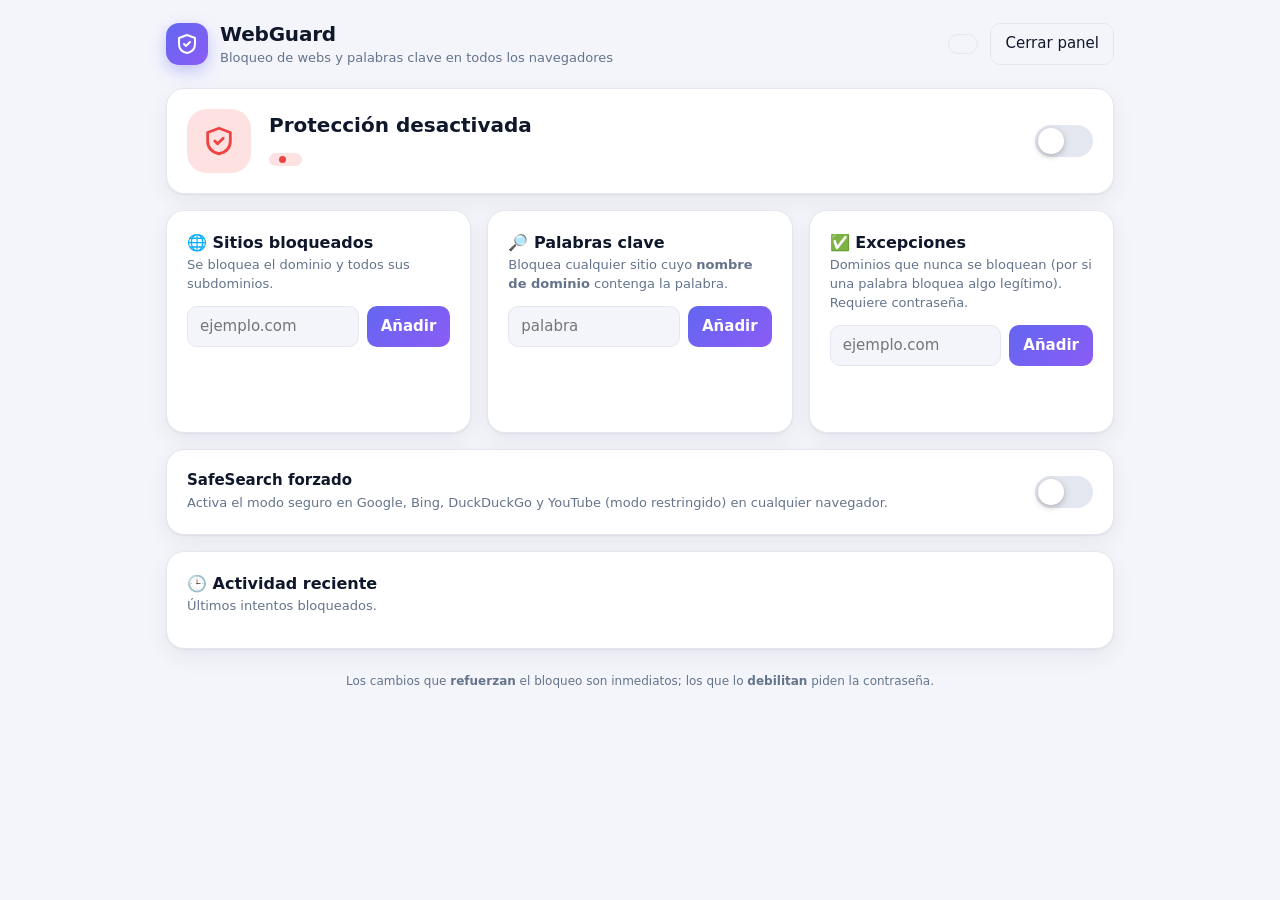
==== webguard/web/index.html @ 012e7024 "Add webguard: DNS-based site/keyword blocker for all browsers with web UI, SafeSearch and DoH harden" ====
<!doctype html>
<html lang="es">
<head>
<meta charset="utf-8">
<meta name="viewport" content="width=device-width,initial-scale=1">
<title>WebGuard</title>
<style>
:root{
  --bg:#f4f5fb;--card:#fff;--ink:#0f172a;--mute:#64748b;--line:#e5e7f0;--accent:#6366f1;--accent2:#8b5cf6;
  --ok:#10b981;--okbg:#d1fae5;--bad:#ef4444;--badbg:#fee2e2;--warn:#f59e0b;--warnbg:#fef3c7;--chip:#eef0ff;--shadow:0 1px 2px rgba(15,23,42,.06),0 8px 24px rgba(15,23,42,.06);
}
@media (prefers-color-scheme:dark){:root{
  --bg:#0b1020;--card:#141a2e;--ink:#e6e9f5;--mute:#8e98b5;--line:#232b45;--chip:#1d2545;--okbg:#0f3a2e;--badbg:#45161b;--warnbg:#3f3213;--shadow:0 1px 2px rgba(0,0,0,.4),0 8px 24px rgba(0,0,0,.3);}}
*{box-sizing:border-box}
body{margin:0;background:var(--bg);color:var(--ink);font:15px/1.45 system-ui,"Segoe UI",Roboto,sans-serif}
.wrap{max-width:980px;margin:0 auto;padding:20px 16px 48px}
header{display:flex;align-items:center;gap:12px;margin-bottom:20px}
.logo{width:42px;height:42px;border-radius:13px;background:linear-gradient(135deg,var(--accent),var(--accent2));display:grid;place-items:center;box-shadow:0 6px 16px rgba(99,102,241,.35)}
h1{font-size:20px;margin:0;letter-spacing:-.01em}
.sub{color:var(--mute);font-size:13px}
.sp{flex:1}
button{font:inherit;cursor:pointer;border:0;border-radius:10px;padding:9px 14px;color:var(--ink);background:var(--chip);transition:.15s}
button:hover{filter:brightness(.96)}button:active{transform:translateY(1px)}
button.primary{background:linear-gradient(135deg,var(--accent),var(--accent2));color:#fff;font-weight:600}
button.ghost{background:transparent;border:1px solid var(--line)}
.lockbtn{display:flex;gap:8px;align-items:center}
.card{background:var(--card);border:1px solid var(--line);border-radius:18px;padding:20px;box-shadow:var(--shadow)}
.hero{display:flex;align-items:center;gap:18px;flex-wrap:wrap;margin-bottom:16px}
.shield{width:64px;height:64px;border-radius:20px;display:grid;place-items:center;background:var(--badbg);color:var(--bad);transition:.25s}
.on .shield{background:var(--okbg);color:var(--ok)}
.hero h2{margin:0;font-size:20px}.hero p{margin:2px 0 0;color:var(--mute)}
.pill{display:inline-flex;align-items:center;gap:6px;padding:3px 10px;border-radius:99px;font-size:12px;font-weight:600;background:var(--badbg);color:var(--bad)}
.pill.ok{background:var(--okbg);color:var(--ok)}.pill.warn{background:var(--warnbg);color:var(--warn)}
.pill i{width:7px;height:7px;border-radius:50%;background:currentColor}
.switch{position:relative;width:58px;height:32px;flex:none}
.switch input{opacity:0;position:absolute;inset:0;width:100%;height:100%;margin:0;cursor:pointer;z-index:2}
.switch span{position:absolute;inset:0;border-radius:99px;background:var(--line);transition:.2s}
.switch span:after{content:"";position:absolute;top:3px;left:3px;width:26px;height:26px;border-radius:50%;background:#fff;box-shadow:0 2px 6px rgba(0,0,0,.25);transition:.2s}
.switch input:checked+span{background:linear-gradient(135deg,var(--accent),var(--accent2))}
.switch input:checked+span:after{transform:translateX(26px)}
.grid{display:grid;grid-template-columns:repeat(auto-fit,minmax(280px,1fr));gap:16px;margin-bottom:16px}
.card h3{margin:0 0 2px;font-size:16px;display:flex;align-items:center;gap:8px}
.card .hint{color:var(--mute);font-size:13px;margin:0 0 12px}
form{display:flex;gap:8px;margin-bottom:12px}
input[type=text],input[type=password]{flex:1;min-width:0;font:inherit;color:var(--ink);background:var(--bg);border:1px solid var(--line);border-radius:10px;padding:9px 12px;outline:none}
input:focus{border-color:var(--accent);box-shadow:0 0 0 3px rgba(99,102,241,.2)}
.chips{display:flex;flex-wrap:wrap;gap:8px;min-height:34px}
.chip{display:inline-flex;align-items:center;gap:6px;background:var(--chip);border-radius:99px;padding:5px 6px 5px 12px;font-size:13px}
.chip button{background:transparent;padding:2px 6px;border-radius:99px;color:var(--mute);line-height:1}
.chip button:hover{background:var(--badbg);color:var(--bad)}
.empty{color:var(--mute);font-size:13px;padding:4px 0}
.row{display:flex;align-items:center;gap:14px}
.row .t{flex:1}.row b{display:block}.row span{color:var(--mute);font-size:13px}
table{width:100%;border-collapse:collapse;font-size:13px}
td{padding:7px 4px;border-top:1px solid var(--line)}td.m{color:var(--mute);white-space:nowrap}
.scroll{max-height:240px;overflow:auto}
dialog{border:0;border-radius:20px;padding:24px;max-width:380px;width:calc(100% - 32px);background:var(--card);color:var(--ink);box-shadow:0 24px 64px rgba(0,0,0,.35)}
dialog::backdrop{background:rgba(8,12,28,.55);backdrop-filter:blur(4px)}
dialog h3{margin:0 0 6px;font-size:18px}dialog p{margin:0 0 14px;color:var(--mute);font-size:14px}
dialog form{flex-direction:column}.btns{display:flex;gap:8px;justify-content:flex-end;margin-top:6px}
.err{color:var(--bad);font-size:13px;min-height:18px;margin:-4px 0 4px}
#toast{position:fixed;left:50%;bottom:24px;transform:translateX(-50%) translateY(20px);background:var(--ink);color:var(--bg);padding:10px 16px;border-radius:12px;opacity:0;pointer-events:none;transition:.25s;max-width:90vw;z-index:10}
#toast.show{opacity:1;transform:translateX(-50%)}
footer{margin-top:24px;color:var(--mute);font-size:12px;text-align:center}
svg{display:block}
</style>
</head>
<body>
<div class="wrap" id="app">
  <header>
    <div class="logo"><svg width="24" height="24" viewBox="0 0 24 24" fill="none" stroke="#fff" stroke-width="2" stroke-linecap="round" stroke-linejoin="round"><path d="M12 3l8 3v6c0 5-3.5 8-8 9-4.5-1-8-4-8-9V6z"/><path d="M9 12l2 2 4-4"/></svg></div>
    <div><h1>WebGuard</h1><div class="sub">Bloqueo de webs y palabras clave en todos los navegadores</div></div>
    <div class="sp"></div>
    <button class="lockbtn ghost" id="lockbtn"></button>
    <button class="ghost" id="quit" title="Cierra este panel (la protección sigue activa)">Cerrar panel</button>
  </header>

  <section class="card hero" id="hero">
    <div class="shield"><svg width="34" height="34" viewBox="0 0 24 24" fill="none" stroke="currentColor" stroke-width="2" stroke-linecap="round" stroke-linejoin="round"><path d="M12 3l8 3v6c0 5-3.5 8-8 9-4.5-1-8-4-8-9V6z"/><path id="shieldmark" d="M9 12l2 2 4-4"/></svg></div>
    <div style="flex:1;min-width:200px">
      <h2 id="heroTitle">Protección desactivada</h2>
      <p id="heroText"></p>
      <div style="margin-top:8px"><span class="pill" id="statusPill"><i></i><span id="statusText"></span></span></div>
    </div>
    <label class="switch" title="Activar / desactivar protección"><input type="checkbox" id="protect"><span></span></label>
  </section>

  <div class="grid">
    <section class="card">
      <h3>🌐 Sitios bloqueados</h3>
      <p class="hint">Se bloquea el dominio y todos sus subdominios.</p>
      <form data-list="domains"><input type="text" placeholder="ejemplo.com" aria-label="Dominio a bloquear" autocomplete="off"><button class="primary">Añadir</button></form>
      <div class="chips" id="l-domains"></div>
    </section>
    <section class="card">
      <h3>🔎 Palabras clave</h3>
      <p class="hint">Bloquea cualquier sitio cuyo <b>nombre de dominio</b> contenga la palabra.</p>
      <form data-list="keywords"><input type="text" placeholder="palabra" aria-label="Palabra clave" autocomplete="off"><button class="primary">Añadir</button></form>
      <div class="chips" id="l-keywords"></div>
    </section>
    <section class="card">
      <h3>✅ Excepciones</h3>
      <p class="hint">Dominios que nunca se bloquean (por si una palabra bloquea algo legítimo). Requiere contraseña.</p>
      <form data-list="allow"><input type="text" placeholder="ejemplo.com" aria-label="Excepción" autocomplete="off"><button class="primary">Añadir</button></form>
      <div class="chips" id="l-allow"></div>
    </section>
  </div>

  <section class="card" style="margin-bottom:16px">
    <div class="row">
      <div class="t"><b>SafeSearch forzado</b><span>Activa el modo seguro en Google, Bing, DuckDuckGo y YouTube (modo restringido) en cualquier navegador.</span></div>
      <label class="switch"><input type="checkbox" id="safe"><span></span></label>
    </div>
  </section>

  <section class="card">
    <h3>🕒 Actividad reciente</h3>
    <p class="hint">Últimos intentos bloqueados.</p>
    <div class="scroll"><table id="recent"></table></div>
  </section>

  <footer>Los cambios que <b>refuerzan</b> el bloqueo son inmediatos; los que lo <b>debilitan</b> piden la contraseña.</footer>
</div>

<dialog id="dlgSetup">
  <h3>Crea tu contraseña</h3>
  <p>Hará falta para quitar sitios o palabras, añadir excepciones o desactivar la protección. Mínimo 8 caracteres.</p>
  <form id="fSetup"><input type="password" id="pw1" placeholder="Contraseña" autocomplete="new-password"><input type="password" id="pw2" placeholder="Repite la contraseña" autocomplete="new-password"><div class="err" id="e1"></div><div class="btns"><button class="primary">Guardar</button></div></form>
</dialog>
<dialog id="dlgUnlock">
  <h3>Contraseña de seguridad</h3>
  <p>Desbloquea los cambios durante 10 minutos.</p>
  <form id="fUnlock"><input type="password" id="pw3" placeholder="Contraseña" autocomplete="current-password"><div class="err" id="e2"></div><div class="btns"><button type="button" class="ghost" id="cancelU">Cancelar</button><button class="primary">Desbloquear</button></div></form>
</dialog>
<div id="toast" role="status"></div>

<script>
const $=s=>document.querySelector(s);
let S=null, token="", pending=null;
const lockSvg='<svg width="16" height="16" viewBox="0 0 24 24" fill="none" stroke="currentColor" stroke-width="2" stroke-linecap="round" stroke-linejoin="round"><rect x="4" y="11" width="16" height="10" rx="2"/><path d="M8 11V7a4 4 0 018 0v4"/></svg>';
const openSvg='<svg width="16" height="16" viewBox="0 0 24 24" fill="none" stroke="currentColor" stroke-width="2" stroke-linecap="round" stroke-linejoin="round"><rect x="4" y="11" width="16" height="10" rx="2"/><path d="M8 11V7a4 4 0 017.5-2"/></svg>';

function toast(m){const t=$("#toast");t.textContent=m;t.classList.add("show");clearTimeout(toast.t);toast.t=setTimeout(()=>t.classList.remove("show"),3200)}

async function api(path,body){
  const r=await fetch(path,{method:body===undefined?"GET":"POST",headers:{"X-WG":"1","X-Token":token,"Content-Type":"application/json"},body:body===undefined?undefined:JSON.stringify(body)});
  const j=await r.json().catch(()=>({}));
  if(!r.ok){const e=new Error(j.error||"Error");e.status=r.status;throw e}
  return j;
}

// Ejecuta una acción que puede pedir contraseña: si falla con 401, abre el diálogo y reintenta.
async function guarded(fn){
  try{return await fn()}catch(e){
    if(e.status!==401)throw e;
    pending=fn;$("#pw3").value="";$("#e2").textContent="";$("#dlgUnlock").showModal();$("#pw3").focus();
  }
}

function esc(s){return s.replace(/[&<>"]/g,c=>({"&":"&amp;","<":"&lt;",">":"&gt;",'"':"&quot;"}[c]))}

function chips(list,items,locked){
  const el=$("#l-"+list);
  el.innerHTML=items.length?items.map(v=>`<span class="chip">${esc(v)}<button title="Quitar" data-list="${list}" data-v="${esc(v)}">${list!=="allow"&&locked?"🔒":"✕"}</button></span>`).join(""):'<span class="empty">Nada por ahora</span>';
}

function render(){
  const s=S, active=s.enabled&&s.daemon;
  $("#hero").classList.toggle("on",active);
  $("#heroTitle").textContent=active?"Protección activa":"Protección desactivada";
  $("#heroText").textContent=active?"Todos los navegadores de este equipo pasan por el filtro.":"Actívala para empezar a bloquear.";
  const p=$("#statusPill");p.className="pill "+(active?"ok":s.enabled?"warn":"");
  $("#statusText").textContent=active?"Filtro en marcha":s.enabled?"Servicio no responde":"Inactivo";
  $("#protect").checked=s.enabled;$("#safe").checked=s.safesearch;
  const unl=s.unlocked;
  $("#lockbtn").innerHTML=(unl?openSvg+" Desbloqueado · bloquear":lockSvg+" Bloqueado");
  chips("domains",s.domains,!unl);chips("keywords",s.keywords,!unl);chips("allow",s.allow,false);
  $("#recent").innerHTML=s.recent.length?s.recent.map(r=>`<tr><td class="m">${new Date(r.time).toLocaleString()}</td><td>${esc(r.host)}</td><td class="m">${esc(r.reason)}</td></tr>`).join(""):'<tr><td class="empty">Sin bloqueos todavía</td></tr>';
}

async function refresh(){
  try{S=await api("/api/state");render();
    if(S.setup_needed&&!$("#dlgSetup").open)$("#dlgSetup").showModal();
  }catch(e){}
}

document.querySelectorAll("form[data-list]").forEach(f=>f.addEventListener("submit",async ev=>{
  ev.preventDefault();const inp=f.querySelector("input"),list=f.dataset.list,v=inp.value;if(!v.trim())return;
  const go=async()=>{const r=await api("/api/add",{list,value:v});inp.value="";toast("Añadido: "+r.added);refresh()};
  try{await (list==="allow"?guarded(go):go())}catch(e){toast(e.message)}
}));

document.addEventListener("click",async ev=>{
  const b=ev.target.closest(".chip button");if(!b)return;
  const go=async()=>{await api("/api/remove",{list:b.dataset.list,value:b.dataset.v});toast("Quitado");refresh()};
  try{await (b.dataset.list==="allow"?go():guarded(go))}catch(e){toast(e.message)}
});

$("#protect").addEventListener("change",async ev=>{
  const on=ev.target.checked;ev.target.disabled=true;
  const go=async()=>{await api("/api/protection",{On:on});toast(on?"Protección activada":"Protección desactivada")};
  try{await (on?go():guarded(go))}catch(e){toast(e.message)}
  ev.target.disabled=false;refresh();
});
$("#safe").addEventListener("change",async ev=>{
  const on=ev.target.checked;
  const go=async()=>{await api("/api/safesearch",{On:on});toast(on?"SafeSearch activado":"SafeSearch desactivado")};
  try{await (on?go():guarded(go))}catch(e){toast(e.message)}
  refresh();
});

$("#fUnlock").addEventListener("submit",async ev=>{
  ev.preventDefault();
  try{const r=await api("/api/unlock",{Password:$("#pw3").value});token=r.token;$("#dlgUnlock").close();
    if(pending){const f=pending;pending=null;await f()}refresh()}
  catch(e){$("#e2").textContent=e.message}
});
$("#cancelU").onclick=()=>{pending=null;$("#dlgUnlock").close();refresh()};
$("#dlgUnlock").addEventListener("close",()=>refresh());

$("#fSetup").addEventListener("submit",async ev=>{
  ev.preventDefault();
  if($("#pw1").value!==$("#pw2").value){$("#e1").textContent="No coinciden.";return}
  try{const r=await api("/api/setup",{Password:$("#pw1").value});token=r.token;$("#dlgSetup").close();toast("Contraseña guardada");refresh()}
  catch(e){$("#e1").textContent=e.message}
});
$("#dlgSetup").addEventListener("cancel",e=>e.preventDefault());

$("#lockbtn").onclick=async()=>{
  if(S&&S.unlocked){await api("/api/lock",{});token="";refresh()}
  else{pending=null;$("#pw3").value="";$("#e2").textContent="";$("#dlgUnlock").showModal();$("#pw3").focus()}
};
$("#quit").onclick=async()=>{try{await api("/api/quit",{})}catch(e){}document.body.innerHTML='<p style="padding:40px;text-align:center;font-family:system-ui">Panel cerrado. La protección sigue funcionando. Abre WebGuard otra vez para cambiar ajustes.</p>'};

refresh();setInterval(refresh,4000);
</script>
</body>
</html>
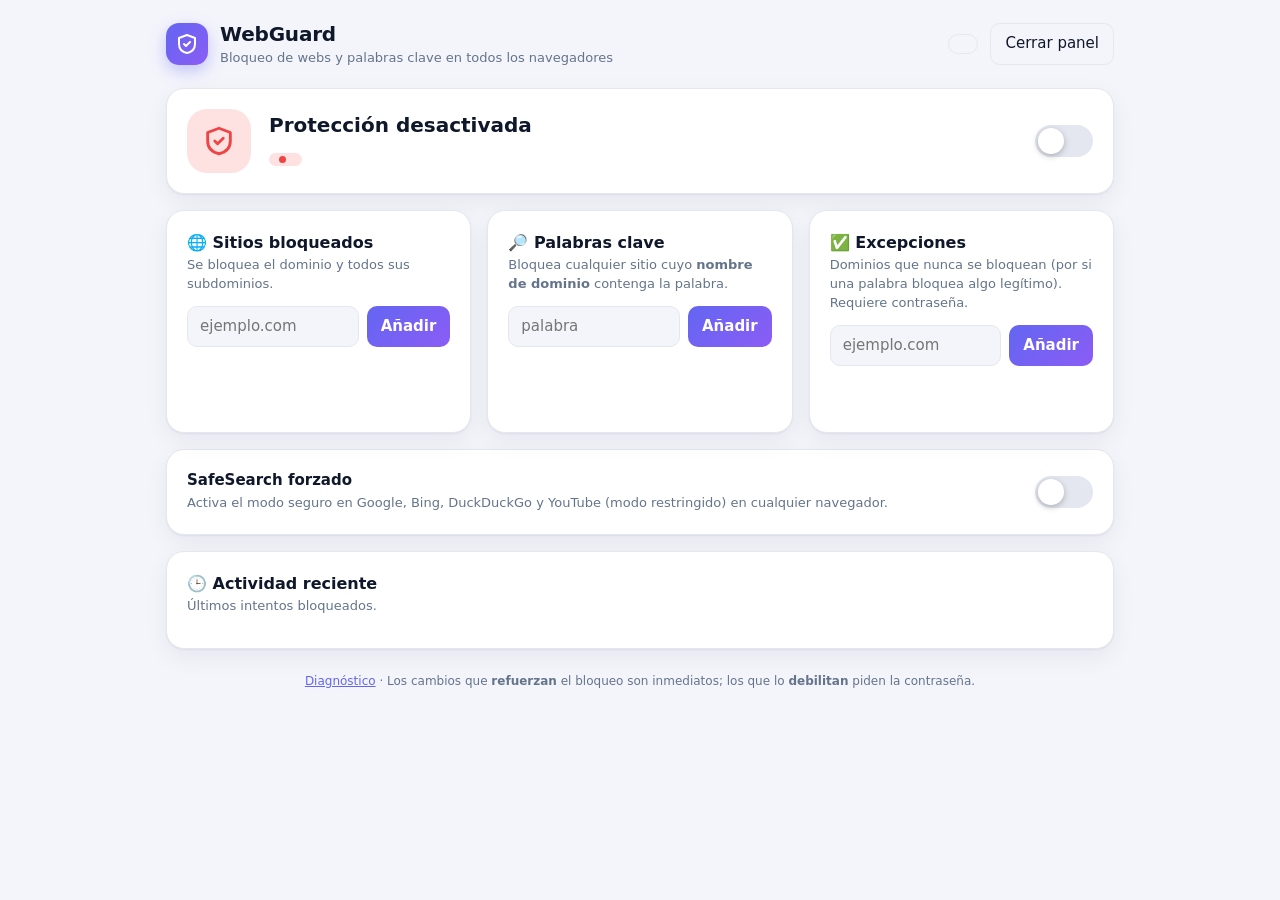
==== commit c219d3ce: "Add diagnostics and startup verification to all three tools; WebGuard only switches DNS once its ser" ====
--- a/webguard/web/index.html
+++ b/webguard/web/index.html
@@ -119,7 +119,7 @@
     <div class="scroll"><table id="recent"></table></div>
   </section>
 
-  <footer>Los cambios que <b>refuerzan</b> el bloqueo son inmediatos; los que lo <b>debilitan</b> piden la contraseña.</footer>
+  <footer><a href="#" id="diag" style="color:var(--accent)">Diagnóstico</a> · Los cambios que <b>refuerzan</b> el bloqueo son inmediatos; los que lo <b>debilitan</b> piden la contraseña.</footer>
 </div>
 
 <dialog id="dlgSetup">
@@ -131,6 +131,11 @@
   <h3>Contraseña de seguridad</h3>
   <p>Desbloquea los cambios durante 10 minutos.</p>
   <form id="fUnlock"><input type="password" id="pw3" placeholder="Contraseña" autocomplete="current-password"><div class="err" id="e2"></div><div class="btns"><button type="button" class="ghost" id="cancelU">Cancelar</button><button class="primary">Desbloquear</button></div></form>
+</dialog>
+<dialog id="dlgDiag" style="max-width:760px">
+  <h3>Diagnóstico</h3><p>Copia este texto si necesitas pedir ayuda.</p>
+  <pre id="diagText" style="max-height:50vh;overflow:auto;background:var(--bg);padding:12px;border-radius:10px;font-size:12px;white-space:pre-wrap;margin:0 0 12px">Cargando… (puede tardar unos segundos)</pre>
+  <div class="btns"><button class="ghost" id="copyDiag">Copiar</button><button class="primary" id="closeDiag">Cerrar</button></div>
 </dialog>
 <div id="toast" role="status"></div>
 
@@ -232,6 +237,10 @@
 };
 $("#quit").onclick=async()=>{try{await api("/api/quit",{})}catch(e){}document.body.innerHTML='<p style="padding:40px;text-align:center;font-family:system-ui">Panel cerrado. La protección sigue funcionando. Abre WebGuard otra vez para cambiar ajustes.</p>'};
 
+$("#diag").onclick=async ev=>{ev.preventDefault();$("#diagText").textContent="Cargando… (puede tardar unos segundos)";$("#dlgDiag").showModal();
+  try{$("#diagText").textContent=(await api("/api/diagnose")).text}catch(e){$("#diagText").textContent=e.message}};
+$("#closeDiag").onclick=()=>$("#dlgDiag").close();
+$("#copyDiag").onclick=()=>{navigator.clipboard.writeText($("#diagText").textContent).then(()=>toast("Copiado"))};
 refresh();setInterval(refresh,4000);
 </script>
 </body>
